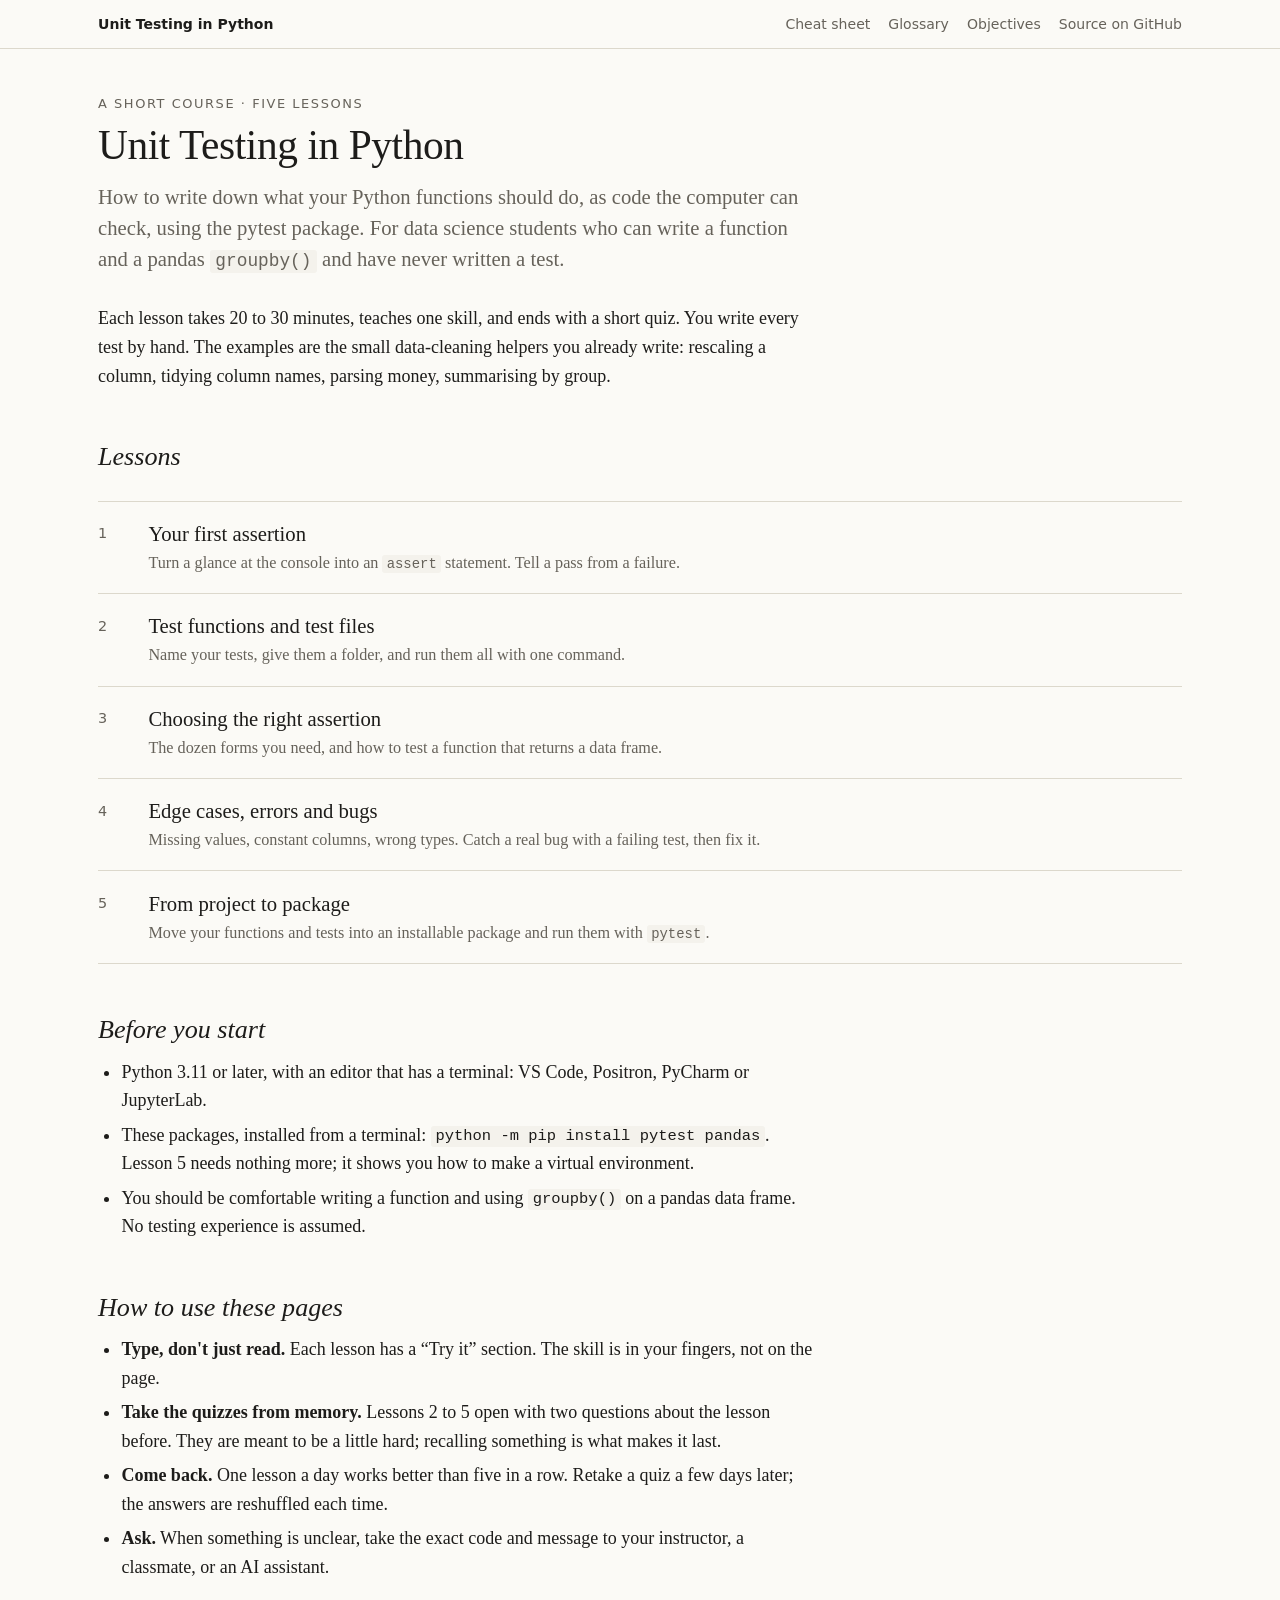
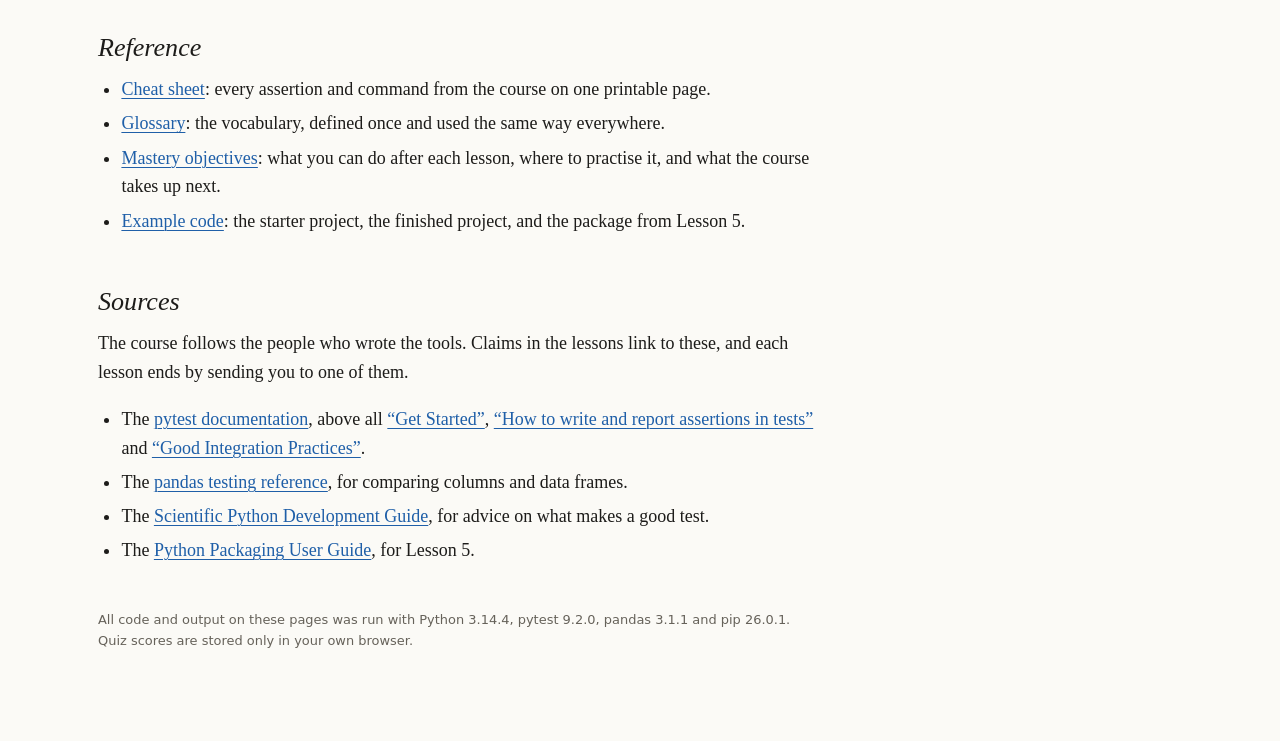
==== index.html @ b0f8e0cd "Add five-lesson course on unit testing in Python with pytest Python parallel of the R course (acatli" ====
<!doctype html>
<html lang="en">
<head>
<meta charset="utf-8">
<meta name="viewport" content="width=device-width, initial-scale=1">
<title>Unit Testing in Python</title>
<meta name="description" content="A short course on writing unit tests by hand with pytest, for data science students who know some Python and pandas.">
<link rel="stylesheet" href="assets/course.css">
<script src="assets/course.js" defer></script>
</head>
<body>
<header class="topbar"><div class="topbar-inner">
  <a class="brand" href="index.html">Unit Testing in Python</a>
  <nav aria-label="Course">
    <a href="reference/cheat-sheet.html">Cheat sheet</a>
    <a href="reference/glossary.html">Glossary</a>
    <a href="reference/mastery-objectives.html">Objectives</a>
    <a href="https://github.com/acatlin/python-unit-testing">Source on GitHub</a>
  </nav>
</div></header>

<main class="page">
  <p class="eyebrow">A short course · five lessons</p>
  <h1>Unit Testing in Python</h1>
  <p class="lede">How to write down what your Python functions should do, as code the computer can check, using the pytest package. For data science students who can write a function and a pandas <code>groupby()</code> and have never written a test.</p>

  <p>Each lesson takes 20 to 30 minutes, teaches one skill, and ends with a short quiz. You write every test by hand. The examples are the small data-cleaning helpers you already write: rescaling a column, tidying column names, parsing money, summarising by group.</p>

  <h2>Lessons</h2>
  <ol class="toc wide">
    <li><a href="lessons/0001-first-assertion.html">
      <span class="n">1</span>
      <span><span class="t" data-progress="lesson-1">Your first assertion</span>
      <span class="d">Turn a glance at the console into an <code>assert</code> statement. Tell a pass from a failure.</span></span>
    </a></li>
    <li><a href="lessons/0002-test-functions-and-test-files.html">
      <span class="n">2</span>
      <span><span class="t" data-progress="lesson-2">Test functions and test files</span>
      <span class="d">Name your tests, give them a folder, and run them all with one command.</span></span>
    </a></li>
    <li><a href="lessons/0003-choosing-assertions.html">
      <span class="n">3</span>
      <span><span class="t" data-progress="lesson-3">Choosing the right assertion</span>
      <span class="d">The dozen forms you need, and how to test a function that returns a data frame.</span></span>
    </a></li>
    <li><a href="lessons/0004-edge-cases-errors-and-bugs.html">
      <span class="n">4</span>
      <span><span class="t" data-progress="lesson-4">Edge cases, errors and bugs</span>
      <span class="d">Missing values, constant columns, wrong types. Catch a real bug with a failing test, then fix it.</span></span>
    </a></li>
    <li><a href="lessons/0005-from-project-to-package.html">
      <span class="n">5</span>
      <span><span class="t" data-progress="lesson-5">From project to package</span>
      <span class="d">Move your functions and tests into an installable package and run them with <code>pytest</code>.</span></span>
    </a></li>
  </ol>

  <h2>Before you start</h2>
  <ul>
    <li>Python 3.11 or later, with an editor that has a terminal: VS Code, Positron, PyCharm or JupyterLab.</li>
    <li>These packages, installed from a terminal: <code>python -m pip install pytest pandas</code>. Lesson 5 needs nothing more; it shows you how to make a virtual environment.</li>
    <li>You should be comfortable writing a function and using <code>groupby()</code> on a pandas data frame. No testing experience is assumed.</li>
  </ul>

  <h2>How to use these pages</h2>
  <ul>
    <li><strong>Type, don't just read.</strong> Each lesson has a “Try it” section. The skill is in your fingers, not on the page.</li>
    <li><strong>Take the quizzes from memory.</strong> Lessons 2 to 5 open with two questions about the lesson before. They are meant to be a little hard; recalling something is what makes it last.</li>
    <li><strong>Come back.</strong> One lesson a day works better than five in a row. Retake a quiz a few days later; the answers are reshuffled each time.</li>
    <li><strong>Ask.</strong> When something is unclear, take the exact code and message to your instructor, a classmate, or an AI assistant.</li>
  </ul>

  <h2>Reference</h2>
  <ul>
    <li><a href="reference/cheat-sheet.html">Cheat sheet</a>: every assertion and command from the course on one printable page.</li>
    <li><a href="reference/glossary.html">Glossary</a>: the vocabulary, defined once and used the same way everywhere.</li>
    <li><a href="reference/mastery-objectives.html">Mastery objectives</a>: what you can do after each lesson, where to practise it, and what the course takes up next.</li>
    <li><a href="https://github.com/acatlin/python-unit-testing/tree/main/examples">Example code</a>: the starter project, the finished project, and the package from Lesson 5.</li>
  </ul>

  <h2>Sources</h2>
  <p>The course follows the people who wrote the tools. Claims in the lessons link to these, and each lesson ends by sending you to one of them.</p>
  <ul>
    <li>The <a href="https://docs.pytest.org/en/stable/">pytest documentation</a>, above all <a href="https://docs.pytest.org/en/stable/getting-started.html">“Get Started”</a>, <a href="https://docs.pytest.org/en/stable/how-to/assert.html">“How to write and report assertions in tests”</a> and <a href="https://docs.pytest.org/en/stable/explanation/goodpractices.html">“Good Integration Practices”</a>.</li>
    <li>The <a href="https://pandas.pydata.org/docs/reference/testing.html">pandas testing reference</a>, for comparing columns and data frames.</li>
    <li>The <a href="https://learn.scientific-python.org/development/principles/testing/">Scientific Python Development Guide</a>, for advice on what makes a good test.</li>
    <li>The <a href="https://packaging.python.org/en/latest/">Python Packaging User Guide</a>, for Lesson 5.</li>
  </ul>

  <p class="colophon">All code and output on these pages was run with Python 3.14.4, pytest 9.2.0, pandas 3.1.1 and pip 26.0.1. Quiz scores are stored only in your own browser.</p>
</main>
</body>
</html>
---- assets/course.css ----
/* Unit Testing in Python: shared course stylesheet.
   Every lesson, reference page and the home page link this one file. */

:root {
  --paper: #fbfaf6;
  --panel: #f3f1ea;
  --ink: #1d1c1a;
  --muted: #66625a;
  --rule: #dcd8cc;
  --accent: #1f5fa8;
  --accent-soft: #e4edf7;
  --good: #1e6f43;
  --good-soft: #e3f1e8;
  --bad: #a3302b;
  --bad-soft: #f8e6e3;
  --warn: #8a5a00;
  --warn-soft: #f8efd8;
  --code-bg: #f4f2ec;
  --code-ink: #26241f;
  --tok-comment: #7a756a;
  --tok-string: #7a4a12;
  --tok-number: #8a2f6b;
  --tok-call: #1f5fa8;
  --tok-keyword: #a3302b;
  --serif: "Iowan Old Style", "Palatino Linotype", Palatino, "Book Antiqua", Georgia, serif;
  --sans: system-ui, -apple-system, "Segoe UI", Roboto, sans-serif;
  --mono: "Cascadia Code", "Cascadia Mono", Consolas, "SF Mono", Menlo, monospace;
  --measure: 40rem;
}

@media (prefers-color-scheme: dark) {
  :root:not([data-theme="light"]) {
    --paper: #17171a;
    --panel: #202024;
    --ink: #e9e6df;
    --muted: #a09c93;
    --rule: #37363b;
    --accent: #86b7ee;
    --accent-soft: #1d2a3a;
    --good: #7fcb9c;
    --good-soft: #17291f;
    --bad: #ef9a93;
    --bad-soft: #331c1a;
    --warn: #e2bb62;
    --warn-soft: #2e2613;
    --code-bg: #1f1f23;
    --code-ink: #e4e1da;
    --tok-comment: #8d897f;
    --tok-string: #e0b07a;
    --tok-number: #dc9ccb;
    --tok-call: #86b7ee;
    --tok-keyword: #ef9a93;
  }
}
:root[data-theme="dark"] {
  --paper: #17171a;
  --panel: #202024;
  --ink: #e9e6df;
  --muted: #a09c93;
  --rule: #37363b;
  --accent: #86b7ee;
  --accent-soft: #1d2a3a;
  --good: #7fcb9c;
  --good-soft: #17291f;
  --bad: #ef9a93;
  --bad-soft: #331c1a;
  --warn: #e2bb62;
  --warn-soft: #2e2613;
  --code-bg: #1f1f23;
  --code-ink: #e4e1da;
  --tok-comment: #8d897f;
  --tok-string: #e0b07a;
  --tok-number: #dc9ccb;
  --tok-call: #86b7ee;
  --tok-keyword: #ef9a93;
}

*, *::before, *::after { box-sizing: border-box; }

html { font-size: 112.5%; -webkit-text-size-adjust: 100%; }

body {
  margin: 0;
  background: var(--paper);
  color: var(--ink);
  font-family: var(--serif);
  line-height: 1.6;
  text-rendering: optimizeLegibility;
}

a { color: var(--accent); text-underline-offset: 0.15em; text-decoration-thickness: 1px; }
a:hover { text-decoration-thickness: 2px; }
:focus-visible { outline: 2px solid var(--accent); outline-offset: 2px; }

/* ---------- Top bar ---------- */

.topbar {
  border-bottom: 1px solid var(--rule);
  font-family: var(--sans);
  font-size: 0.78rem;
}
.topbar-inner {
  max-width: 62rem;
  margin: 0 auto;
  padding: 0.7rem 16px;
  display: flex;
  flex-wrap: wrap;
  gap: 0.4rem 1.2rem;
  align-items: baseline;
}
.topbar .brand { font-weight: 600; color: var(--ink); text-decoration: none; margin-right: auto; }
.topbar nav { display: flex; flex-wrap: wrap; gap: 0.3rem 1rem; }
.topbar nav a { color: var(--muted); text-decoration: none; }
.topbar nav a:hover, .topbar nav a[aria-current="page"] { color: var(--accent); }

/* ---------- Page frame ---------- */

.page {
  max-width: 62rem;
  margin: 0 auto;
  padding: 2.5rem 16px 4rem;
}
.page > * { max-width: var(--measure); }
.page > .wide { max-width: none; }

.eyebrow {
  font-family: var(--sans);
  font-size: 0.72rem;
  letter-spacing: 0.12em;
  text-transform: uppercase;
  color: var(--muted);
  margin: 0 0 0.4rem;
}

h1 {
  font-weight: 400;
  font-size: 2.3rem;
  line-height: 1.12;
  letter-spacing: -0.01em;
  margin: 0 0 0.8rem;
  text-wrap: balance;
}
h2 {
  font-weight: 400;
  font-style: italic;
  font-size: 1.45rem;
  line-height: 1.25;
  margin: 2.8rem 0 0.6rem;
  text-wrap: balance;
}
h3 {
  font-family: var(--sans);
  font-size: 0.8rem;
  letter-spacing: 0.08em;
  text-transform: uppercase;
  color: var(--muted);
  margin: 2rem 0 0.4rem;
}
p { margin: 0 0 1rem; }
.lede { font-size: 1.15rem; line-height: 1.5; color: var(--muted); margin-bottom: 1.6rem; }

ul, ol { padding-left: 1.3rem; margin: 0 0 1rem; }
li { margin-bottom: 0.3rem; }

hr { border: 0; border-top: 1px solid var(--rule); margin: 2.5rem 0; }

/* The single "win" a lesson promises */
.win {
  border-left: 3px solid var(--accent);
  padding: 0.1rem 0 0.1rem 1rem;
  margin: 0 0 2rem;
}
.win .label, .box .label {
  display: block;
  font-family: var(--sans);
  font-size: 0.7rem;
  letter-spacing: 0.1em;
  text-transform: uppercase;
  color: var(--muted);
  margin-bottom: 0.15rem;
}
.win p { margin: 0; }

/* ---------- Code ---------- */

code, pre, kbd { font-family: var(--mono); font-variant-ligatures: none; }
code { font-size: 0.86em; background: var(--code-bg); padding: 0.08em 0.3em; border-radius: 3px; }
kbd {
  font-size: 0.78em; border: 1px solid var(--rule); border-bottom-width: 2px;
  border-radius: 4px; padding: 0.05em 0.35em; background: var(--panel);
}

figure.code { margin: 0 0 1.2rem; max-width: 43rem; }
figure.code figcaption {
  font-family: var(--sans);
  font-size: 0.68rem;
  letter-spacing: 0.1em;
  text-transform: uppercase;
  color: var(--muted);
  display: flex;
  justify-content: space-between;
  align-items: baseline;
  padding: 0 0.1rem 0.25rem;
}
pre {
  margin: 0;
  background: var(--code-bg);
  color: var(--code-ink);
  font-size: 0.78rem;
  line-height: 1.55;
  padding: 0.8rem 1rem;
  border-radius: 4px;
  overflow-x: auto;
  tab-size: 2;
}
pre code { background: none; padding: 0; font-size: inherit; }
figure.code.out pre { border-left: 3px solid var(--rule); background: transparent; border-radius: 0; }
figure.code.out.fail pre { border-left-color: var(--bad); }
figure.code.out.pass pre { border-left-color: var(--good); }

.tok-c { color: var(--tok-comment); font-style: italic; }
.tok-s { color: var(--tok-string); }
.tok-n { color: var(--tok-number); }
.tok-f { color: var(--tok-call); }
.tok-k { color: var(--tok-keyword); }

.copy-btn {
  font: inherit; letter-spacing: inherit; text-transform: inherit;
  background: none; border: 0; color: var(--muted); cursor: pointer; padding: 0;
}
.copy-btn:hover { color: var(--accent); }

/* ---------- Boxes ---------- */

.box {
  background: var(--panel);
  border-radius: 4px;
  padding: 0.9rem 1.1rem;
  margin: 1.4rem 0;
}
.box > :last-child { margin-bottom: 0; }
.box.trap { background: var(--warn-soft); }
.box.trap .label { color: var(--warn); }
.box.source { background: var(--accent-soft); }
.box.source .label { color: var(--accent); }
.box.ask { background: transparent; border: 1px dashed var(--rule); }

blockquote {
  margin: 1.4rem 0;
  padding-left: 1rem;
  border-left: 3px solid var(--rule);
  font-style: italic;
}
blockquote footer { font-style: normal; font-size: 0.85rem; color: var(--muted); margin-top: 0.3rem; }

/* Citations: small, in the margin on wide screens */
.cite {
  display: block;
  font-family: var(--sans);
  font-size: 0.74rem;
  line-height: 1.4;
  color: var(--muted);
  margin: -0.4rem 0 1rem;
}
@media (min-width: 68rem) {
  .cite {
    float: right;
    clear: right;
    width: 15rem;
    max-width: 15rem;
    margin: -3.3rem 0 0.8rem 0;
  }
  .page > .wide { clear: both; }
}

/* Numbered practice steps */
ol.steps { list-style: none; padding: 0; counter-reset: step; }
ol.steps > li {
  counter-increment: step;
  position: relative;
  padding-left: 2.4rem;
  margin-bottom: 1rem;
}
ol.steps > li::before {
  content: counter(step);
  position: absolute; left: 0; top: 0.15rem;
  width: 1.6rem; height: 1.6rem; border-radius: 50%;
  border: 1px solid var(--ink);
  font-family: var(--sans); font-size: 0.75rem;
  display: grid; place-items: center;
}
ol.steps figure.code { margin-top: 0.5rem; }

/* File tree */
pre.tree { background: transparent; border: 1px solid var(--rule); }

/* ---------- Tables ---------- */

.table-wrap { overflow-x: auto; margin: 0 0 1.4rem; }
table { border-collapse: collapse; width: 100%; font-size: 0.86rem; }
th, td { text-align: left; vertical-align: top; padding: 0.45rem 0.9rem 0.45rem 0; border-bottom: 1px solid var(--rule); }
th {
  font-family: var(--sans); font-size: 0.68rem; letter-spacing: 0.1em;
  text-transform: uppercase; color: var(--muted); font-weight: 600;
  border-bottom: 1px solid var(--ink);
}
td code { white-space: nowrap; }

/* ---------- Glossary ---------- */

dl.glossary dt { font-weight: 600; margin-top: 1.2rem; scroll-margin-top: 1rem; }
dl.glossary dd { margin: 0.15rem 0 0; }
dl.glossary dd .where { font-family: var(--sans); font-size: 0.74rem; color: var(--muted); }
dl.glossary dt:target { background: var(--accent-soft); }

/* ---------- Quiz ---------- */

.quiz { margin: 1.5rem 0 2rem; }
.quiz ol.questions { list-style: none; padding: 0; margin: 0; counter-reset: q; }
.quiz .q {
  counter-increment: q;
  border-top: 1px solid var(--rule);
  padding: 1.1rem 0 0.6rem;
  margin: 0;
}
.quiz .stem { margin-bottom: 0.7rem; }
.quiz .stem::before {
  content: "Q" counter(q) "  ";
  font-family: var(--sans); font-size: 0.72rem; letter-spacing: 0.08em; color: var(--muted);
}
.quiz .q pre { margin-bottom: 0.7rem; }
.quiz ul.opts { list-style: none; padding: 0; margin: 0 0 0.6rem; display: grid; gap: 0.4rem; }
.quiz ul.opts li { margin: 0; }
.quiz button.opt {
  width: 100%;
  text-align: left;
  font: inherit;
  font-size: 0.92rem;
  color: var(--ink);
  background: transparent;
  border: 1px solid var(--rule);
  border-radius: 4px;
  padding: 0.5rem 0.8rem;
  cursor: pointer;
  display: flex;
  gap: 0.6rem;
  align-items: baseline;
}
.quiz button.opt .mark { font-family: var(--sans); font-size: 0.8rem; width: 1rem; flex: none; color: var(--muted); }
.quiz button.opt:hover:not(:disabled) { border-color: var(--accent); background: var(--accent-soft); }
.quiz button.opt:disabled { cursor: default; color: var(--muted); }
.quiz button.opt.is-correct { border-color: var(--good); background: var(--good-soft); color: var(--ink); }
.quiz button.opt.is-correct .mark { color: var(--good); }
.quiz button.opt.is-wrong { border-color: var(--bad); background: var(--bad-soft); color: var(--ink); }
.quiz button.opt.is-wrong .mark { color: var(--bad); }
.quiz .why { font-size: 0.9rem; color: var(--muted); margin: 0 0 0.6rem; }
.js .quiz .why { display: none; }
.js .quiz .q.answered .why { display: block; }
.quiz .verdict { font-family: var(--sans); font-size: 0.75rem; font-weight: 600; letter-spacing: 0.06em; text-transform: uppercase; margin-right: 0.4rem; }
.quiz .verdict.good { color: var(--good); }
.quiz .verdict.bad { color: var(--bad); }
.quiz .tally {
  border-top: 1px solid var(--ink);
  padding-top: 0.8rem;
  font-family: var(--sans);
  font-size: 0.82rem;
  display: flex; flex-wrap: wrap; gap: 0.5rem 1rem; align-items: center; justify-content: space-between;
}
.quiz .tally button {
  font: inherit; color: var(--accent); background: none;
  border: 1px solid var(--accent); border-radius: 4px; padding: 0.3rem 0.8rem; cursor: pointer;
}
.quiz .tally button:hover { background: var(--accent-soft); }

/* ---------- Course home ---------- */

ol.toc { list-style: none; padding: 0; margin: 1.5rem 0 2rem; }
ol.toc li { border-top: 1px solid var(--rule); margin: 0; }
ol.toc li:last-child { border-bottom: 1px solid var(--rule); }
ol.toc a {
  display: grid;
  grid-template-columns: 2.2rem 1fr;
  gap: 0 0.6rem;
  padding: 0.9rem 0;
  text-decoration: none;
  color: var(--ink);
}
ol.toc a:hover .t { color: var(--accent); }
ol.toc .n { font-family: var(--sans); font-size: 0.8rem; color: var(--muted); padding-top: 0.25rem; }
ol.toc .t { font-size: 1.15rem; display: block; }
ol.toc .d { font-size: 0.9rem; color: var(--muted); display: block; }
ol.toc .done { font-family: var(--sans); font-size: 0.7rem; color: var(--good); margin-left: 0.5rem; white-space: nowrap; }

/* ---------- Lesson footer ---------- */

.pager {
  display: flex; justify-content: space-between; gap: 1rem;
  border-top: 1px solid var(--rule);
  margin-top: 3rem; padding-top: 1rem;
  font-family: var(--sans); font-size: 0.82rem;
}
.pager a { text-decoration: none; }
.pager .next { margin-left: auto; text-align: right; }

.colophon { font-family: var(--sans); font-size: 0.72rem; color: var(--muted); margin-top: 2.5rem; }

/* ---------- Small screens & print ---------- */

@media (max-width: 34rem) {
  html { font-size: 106%; }
  h1 { font-size: 1.9rem; }
}

@media print {
  :root {
    --paper: #fff; --panel: #f4f4f4; --ink: #000; --muted: #444; --rule: #bbb;
    --accent: #000; --code-bg: #f4f4f4; --code-ink: #000;
    --tok-comment: #555; --tok-string: #000; --tok-number: #000; --tok-call: #000; --tok-keyword: #000;
  }
  html { font-size: 10.5pt; }
  .topbar, .pager, .copy-btn, .quiz .tally button, .no-print { display: none !important; }
  .page { padding: 0; max-width: none; }
  .page > * { max-width: none; }
  .cite { float: none; width: auto; margin: -0.3rem 0 0.8rem; }
  pre { white-space: pre-wrap; border: 1px solid var(--rule); }
  figure.code, .box, tr, .quiz .q { break-inside: avoid; }
  h2, h3 { break-after: avoid; }
  a { color: inherit; text-decoration: none; }
}
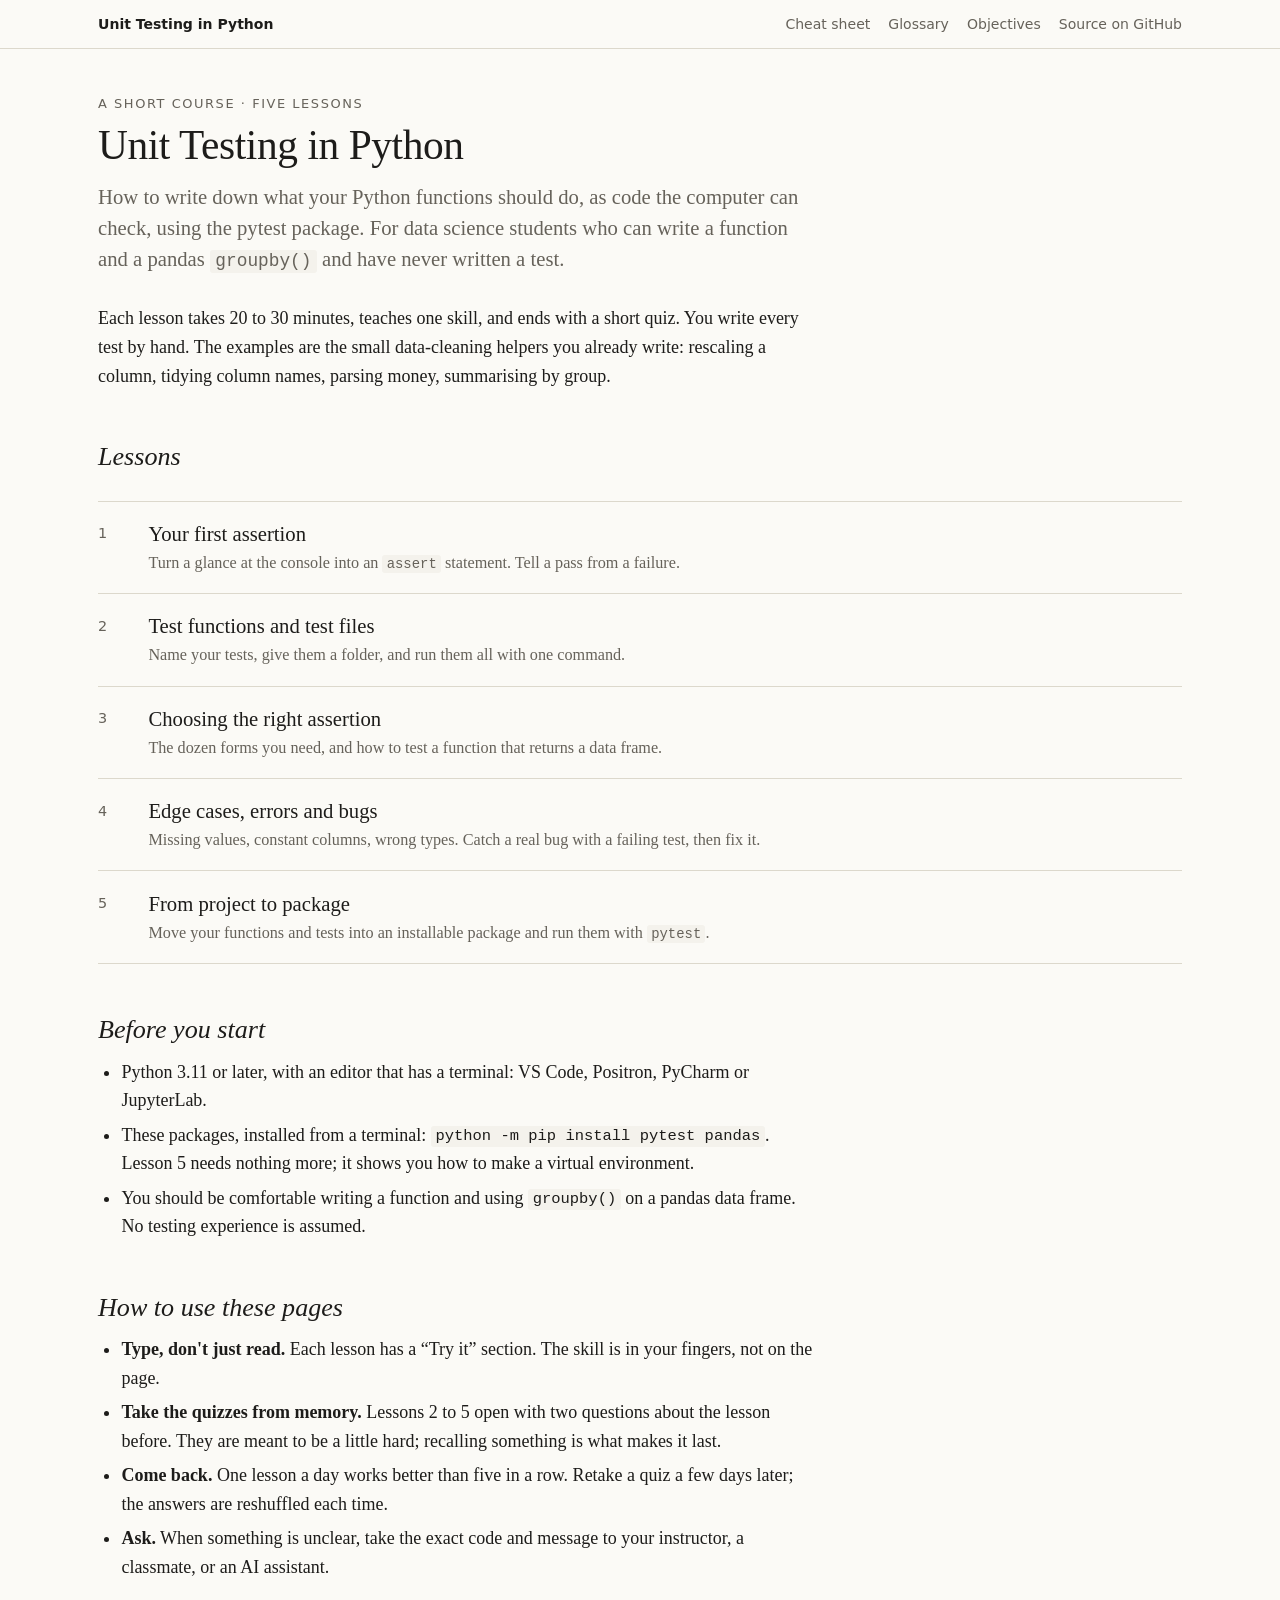
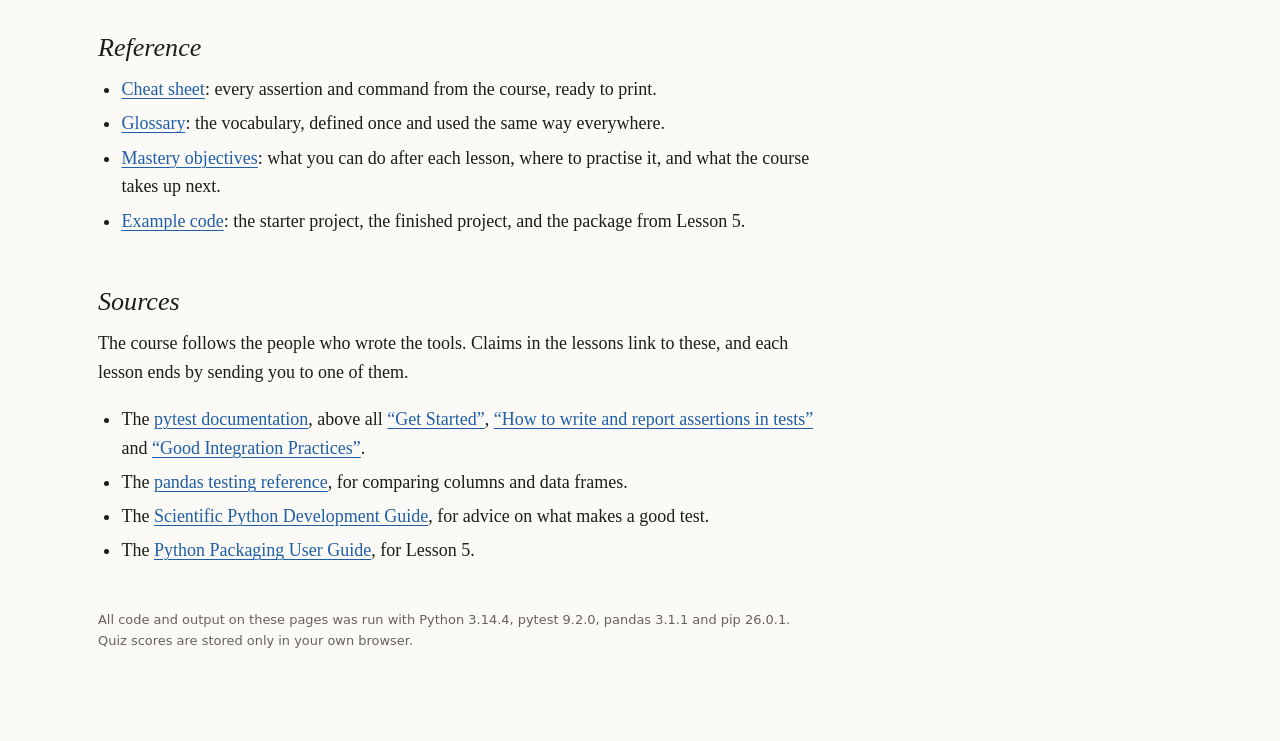
==== commit 67bf9ec2: "Apply review fixes: align examples with the student's path - Finished project and package now hold e" ====
--- a/index.html
+++ b/index.html
@@ -72,7 +72,7 @@
 
   <h2>Reference</h2>
   <ul>
-    <li><a href="reference/cheat-sheet.html">Cheat sheet</a>: every assertion and command from the course on one printable page.</li>
+    <li><a href="reference/cheat-sheet.html">Cheat sheet</a>: every assertion and command from the course, ready to print.</li>
     <li><a href="reference/glossary.html">Glossary</a>: the vocabulary, defined once and used the same way everywhere.</li>
     <li><a href="reference/mastery-objectives.html">Mastery objectives</a>: what you can do after each lesson, where to practise it, and what the course takes up next.</li>
     <li><a href="https://github.com/acatlin/python-unit-testing/tree/main/examples">Example code</a>: the starter project, the finished project, and the package from Lesson 5.</li>
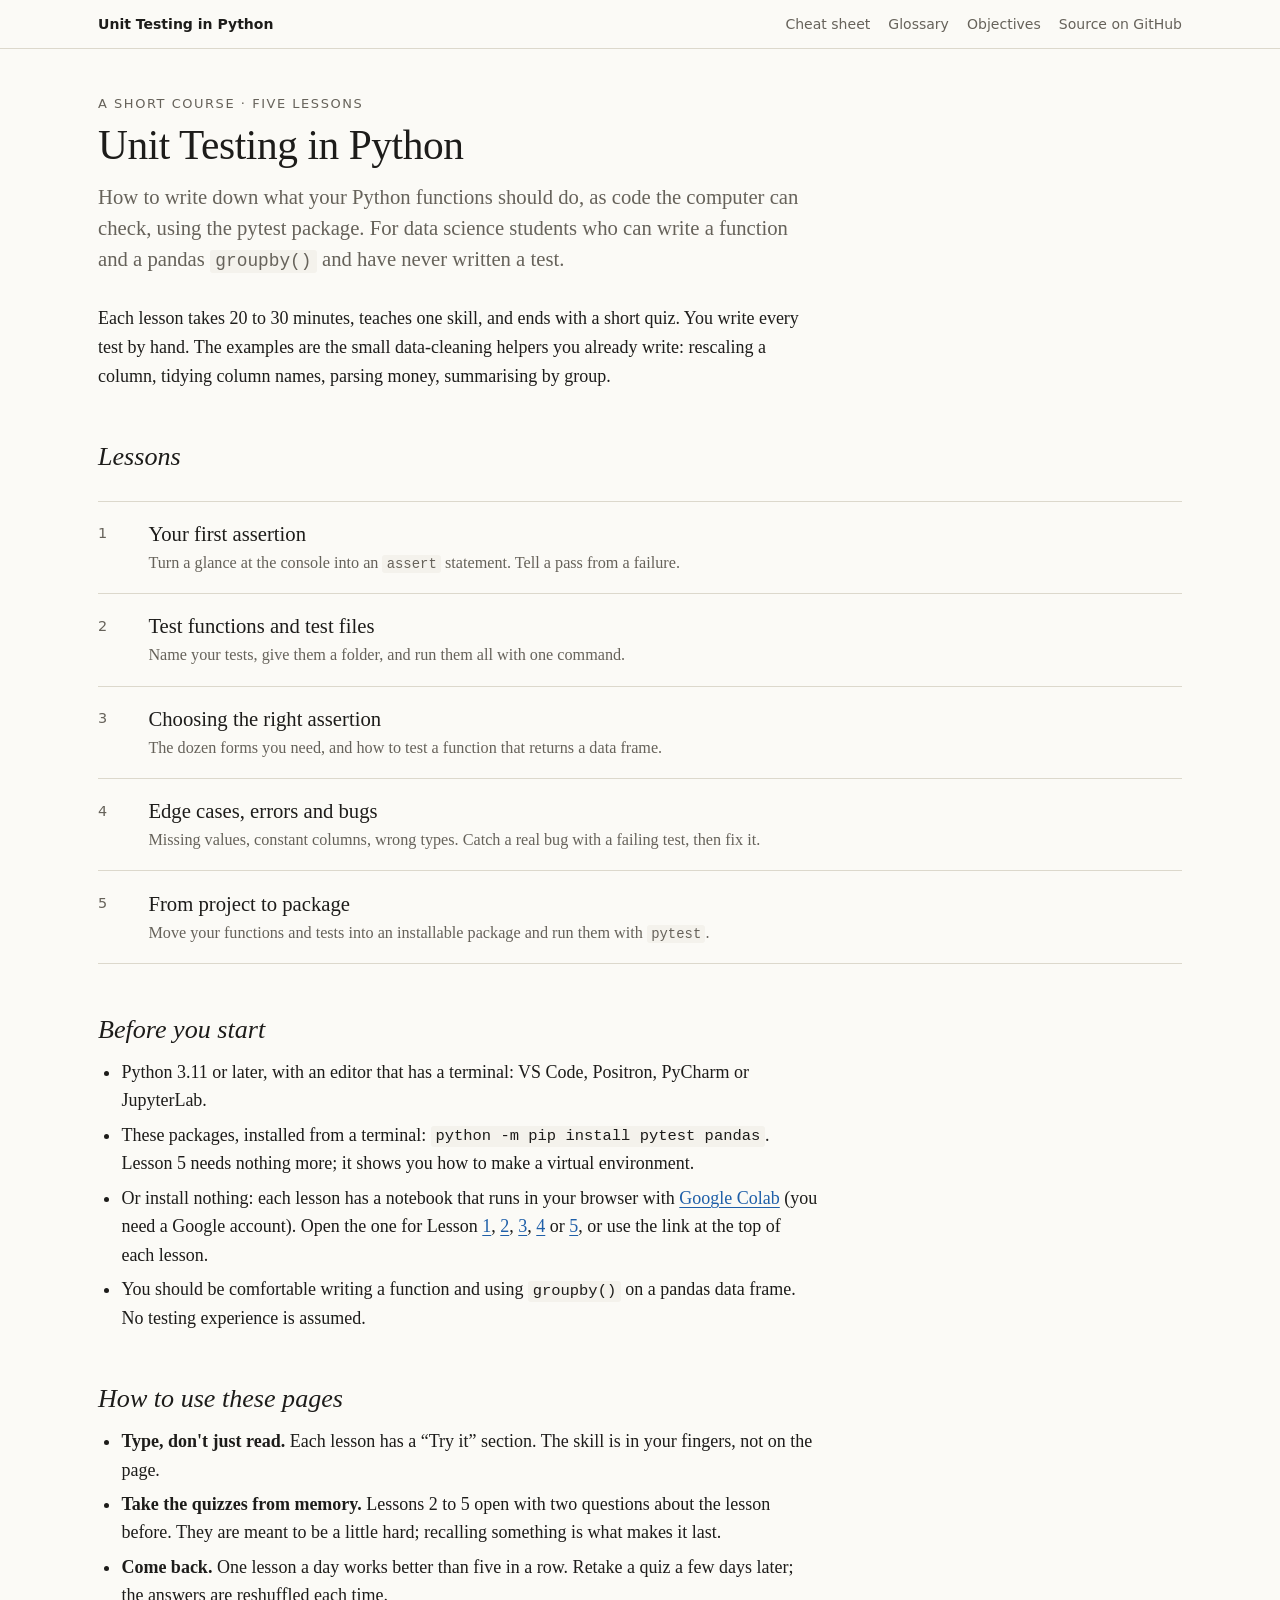
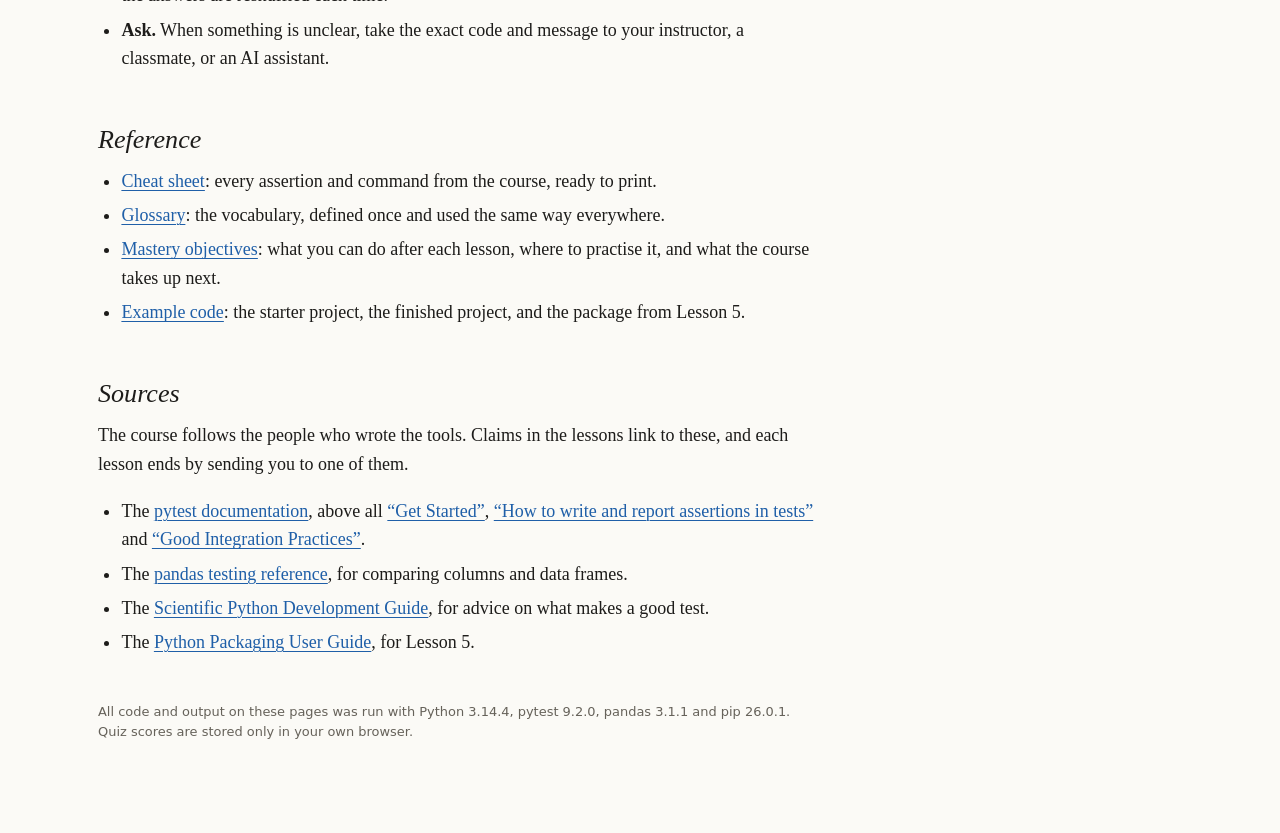
==== commit 3c994aca: "Add Google Colab notebooks for all five lessons One notebook per lesson in notebooks/, generated by " ====
--- a/index.html
+++ b/index.html
@@ -59,6 +59,7 @@
   <ul>
     <li>Python 3.11 or later, with an editor that has a terminal: VS Code, Positron, PyCharm or JupyterLab.</li>
     <li>These packages, installed from a terminal: <code>python -m pip install pytest pandas</code>. Lesson 5 needs nothing more; it shows you how to make a virtual environment.</li>
+    <li>Or install nothing: each lesson has a notebook that runs in your browser with <a href="https://colab.research.google.com/">Google Colab</a> (you need a Google account). Open the one for Lesson <a href="https://colab.research.google.com/github/acatlin/python-unit-testing/blob/main/notebooks/0001-first-assertion.ipynb">1</a>, <a href="https://colab.research.google.com/github/acatlin/python-unit-testing/blob/main/notebooks/0002-test-functions-and-test-files.ipynb">2</a>, <a href="https://colab.research.google.com/github/acatlin/python-unit-testing/blob/main/notebooks/0003-choosing-assertions.ipynb">3</a>, <a href="https://colab.research.google.com/github/acatlin/python-unit-testing/blob/main/notebooks/0004-edge-cases-errors-and-bugs.ipynb">4</a> or <a href="https://colab.research.google.com/github/acatlin/python-unit-testing/blob/main/notebooks/0005-from-project-to-package.ipynb">5</a>, or use the link at the top of each lesson.</li>
     <li>You should be comfortable writing a function and using <code>groupby()</code> on a pandas data frame. No testing experience is assumed.</li>
   </ul>
 
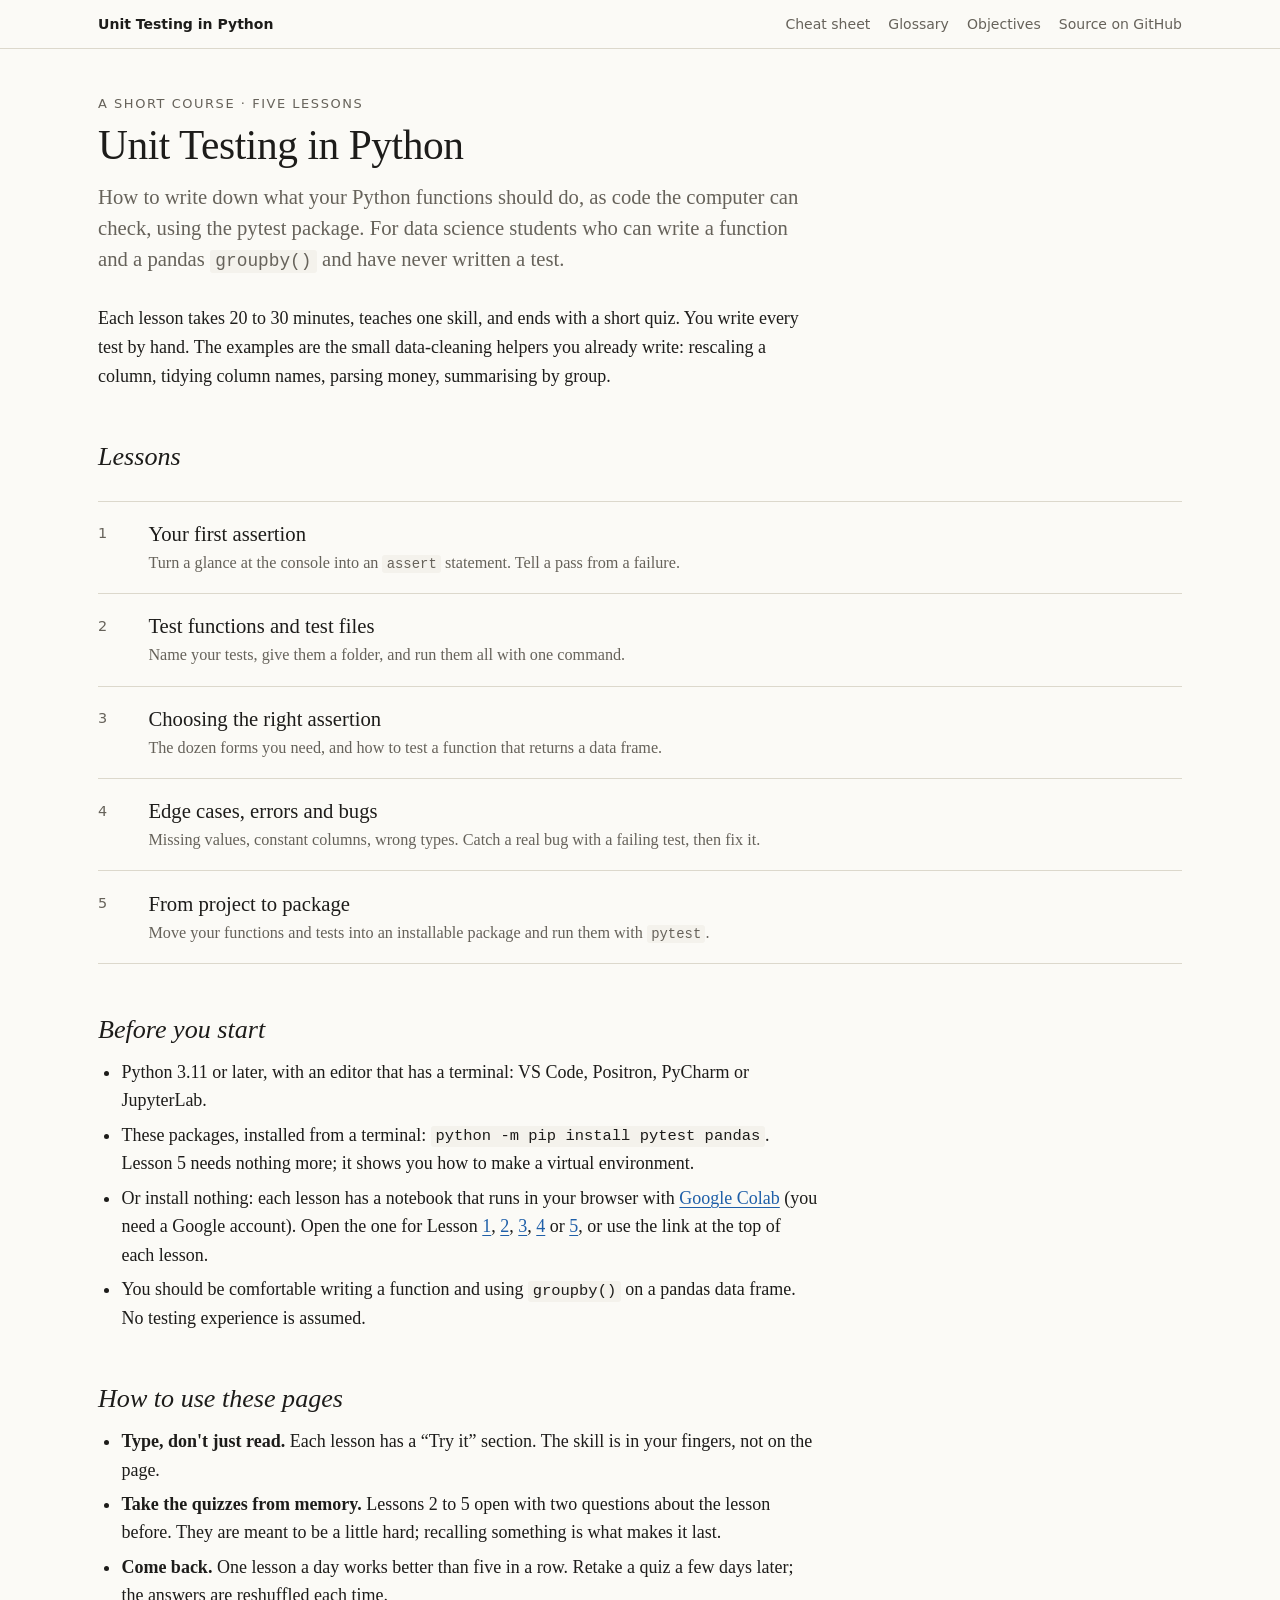
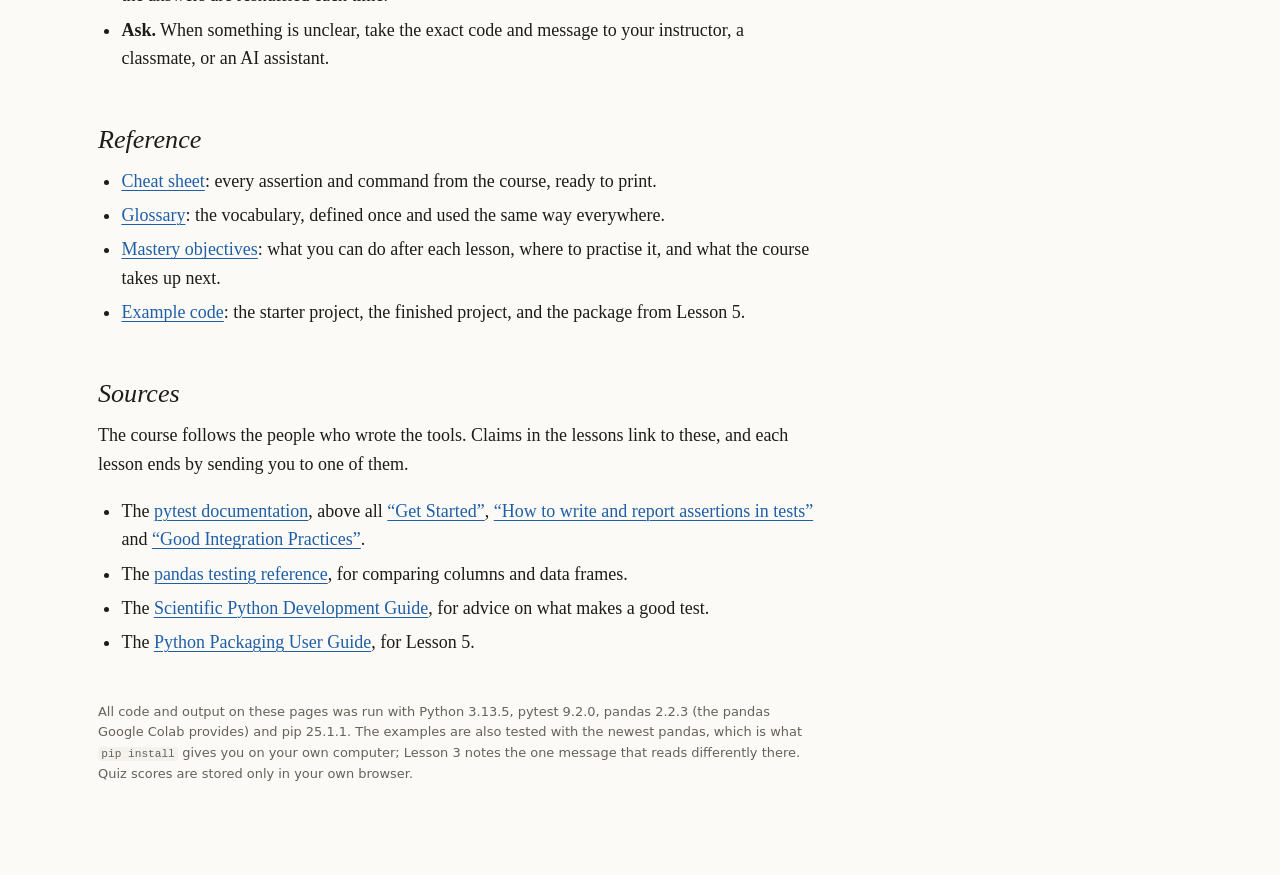
==== commit ea840d75: "Move the course to pandas 2.2.3, the version Google Colab ships The pages now quote output from Pyth" ====
--- a/index.html
+++ b/index.html
@@ -88,7 +88,7 @@
     <li>The <a href="https://packaging.python.org/en/latest/">Python Packaging User Guide</a>, for Lesson 5.</li>
   </ul>
 
-  <p class="colophon">All code and output on these pages was run with Python 3.14.4, pytest 9.2.0, pandas 3.1.1 and pip 26.0.1. Quiz scores are stored only in your own browser.</p>
+  <p class="colophon">All code and output on these pages was run with Python 3.13.5, pytest 9.2.0, pandas 2.2.3 (the pandas Google Colab provides) and pip 25.1.1. The examples are also tested with the newest pandas, which is what <code>pip install</code> gives you on your own computer; Lesson 3 notes the one message that reads differently there. Quiz scores are stored only in your own browser.</p>
 </main>
 </body>
 </html>
